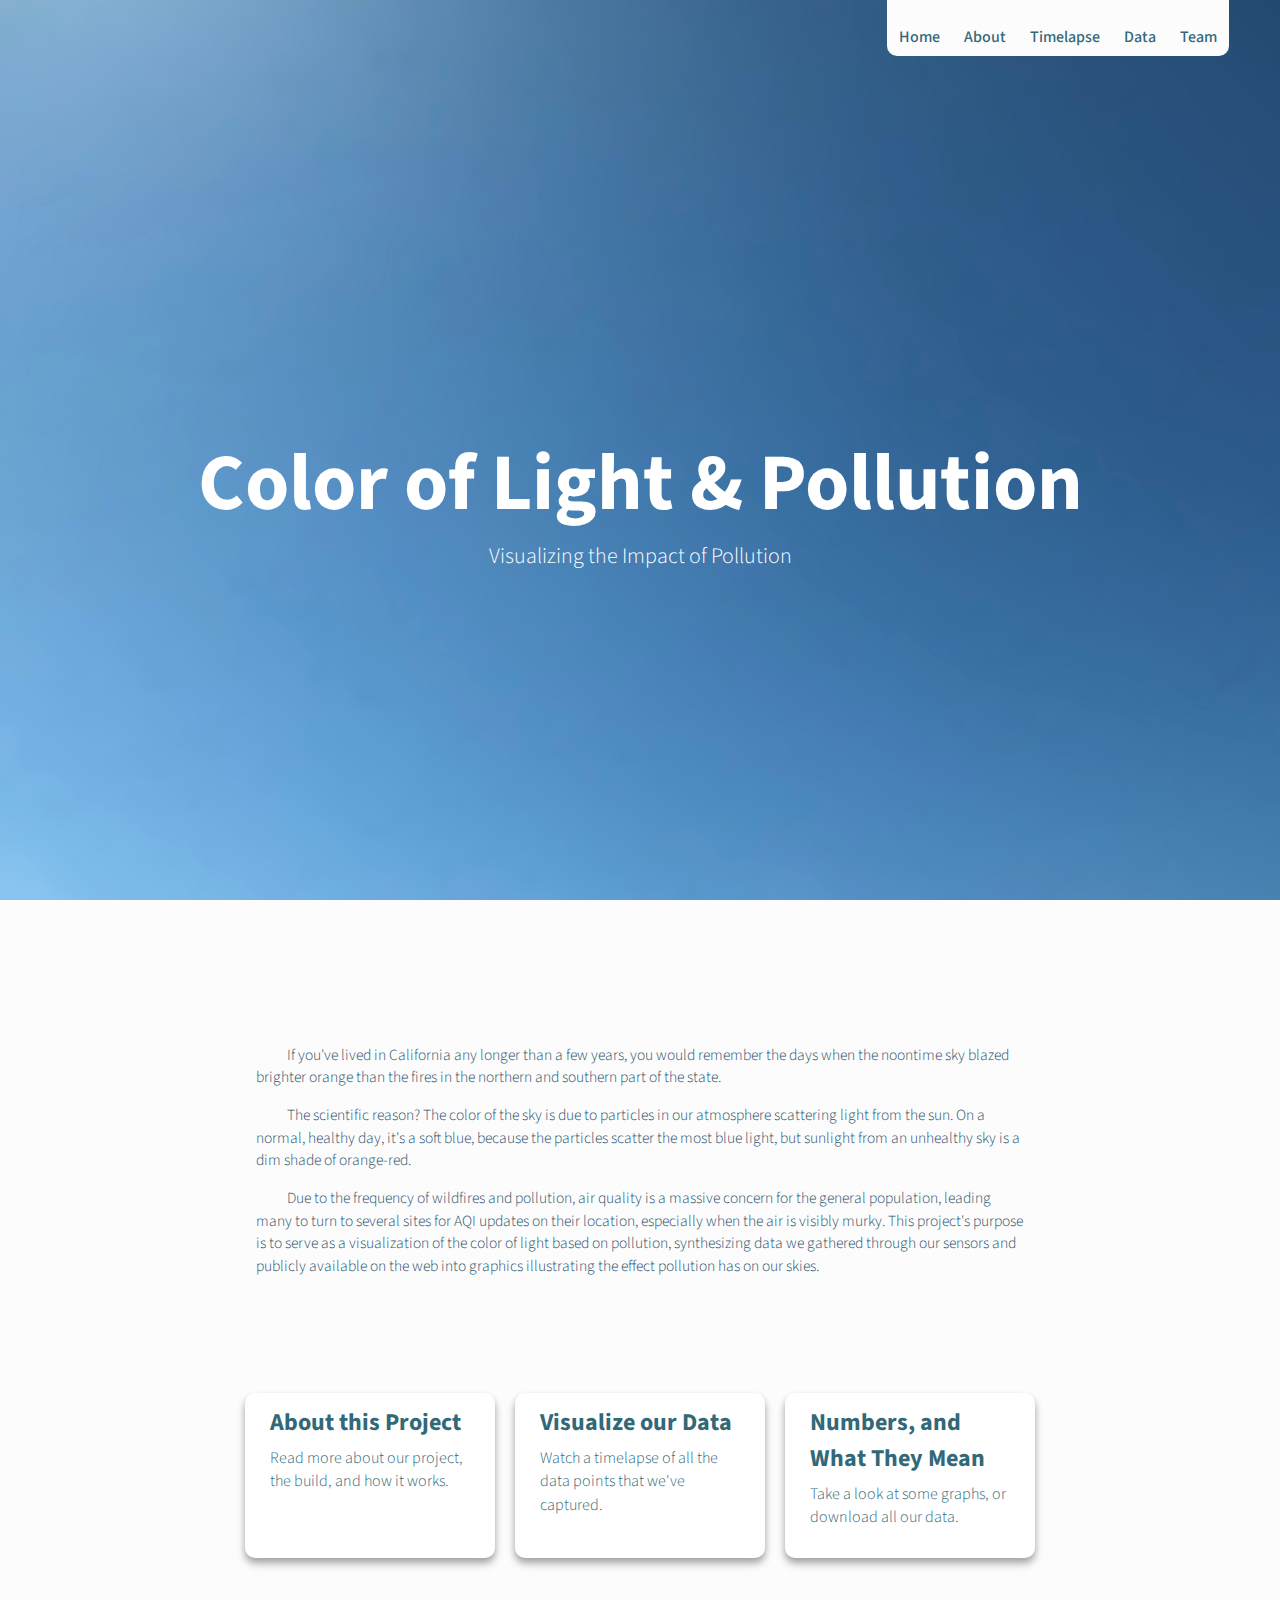
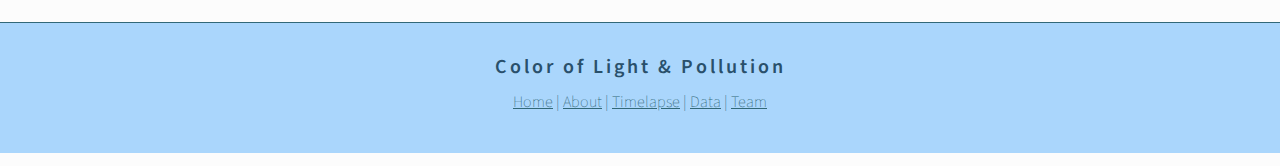
==== index.html @ 67dd0550 "redirect" ====
<!DOCTYPE html>
<html>
   <head>
      <title>Color of Light and Pollution</title>
      <meta http-equiv = "refresh" content = "0; url = CLPproject/" />
   </head>
   <body>
       <p>If you're seeing this, please redirect <a href="CLPproject/">here.</a></p>
   </body>
</html>
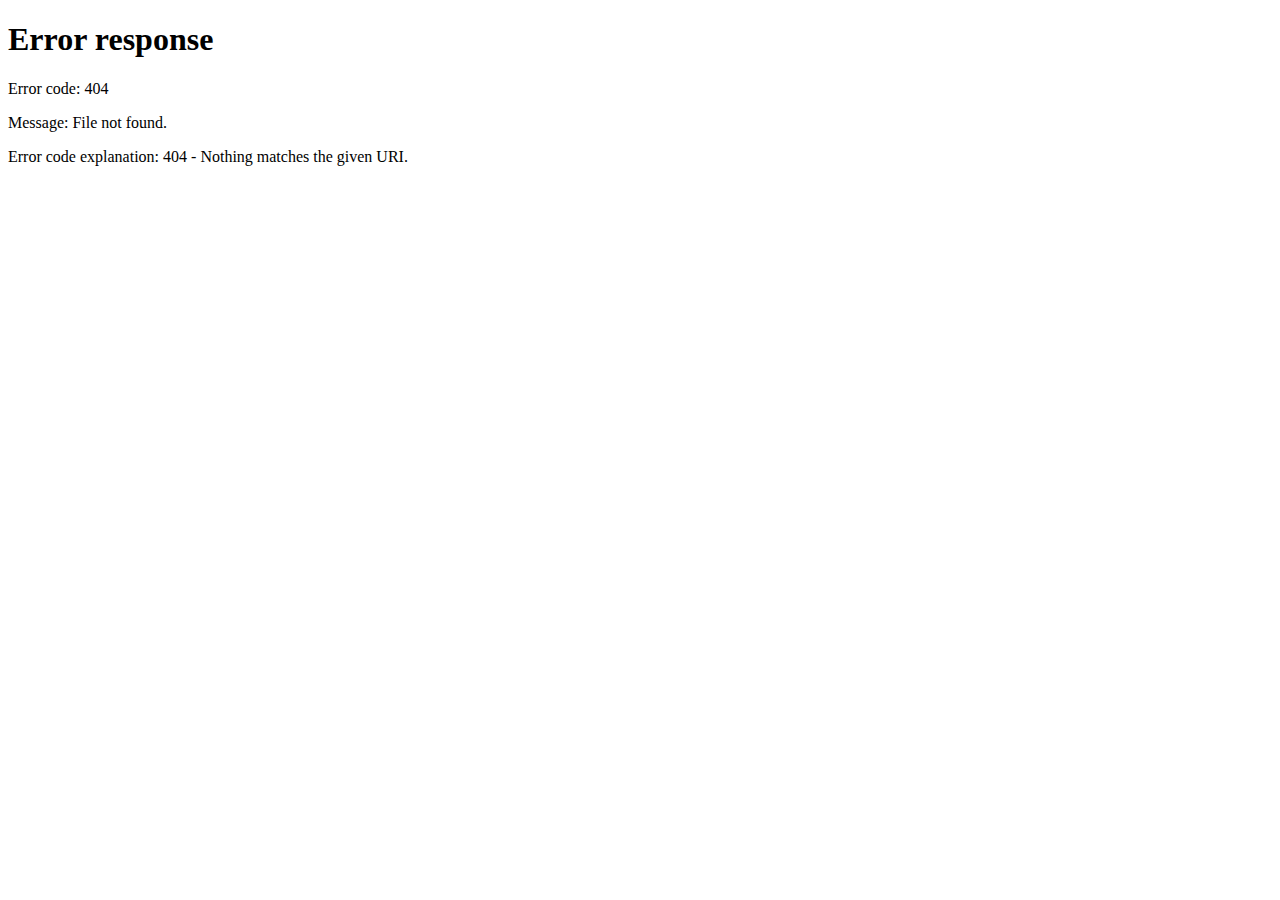
==== commit e8592c20: "YAAAEEET" ====
--- a/index.html
+++ b/index.html
@@ -2,9 +2,9 @@
 <html>
    <head>
       <title>Color of Light and Pollution</title>
-      <meta http-equiv = "refresh" content = "0; url = CLPproject/" />
+      <meta http-equiv = "refresh" content = "0; url = Color-of-Light-Pollution/CLPproject/" />
    </head>
    <body>
-       <p>If you're seeing this, please redirect <a href="CLPproject/">here.</a></p>
+       <p>If you're seeing this, please redirect <a href="Color-of-Light-Pollution/CLPproject/">here.</a></p>
    </body>
 </html>